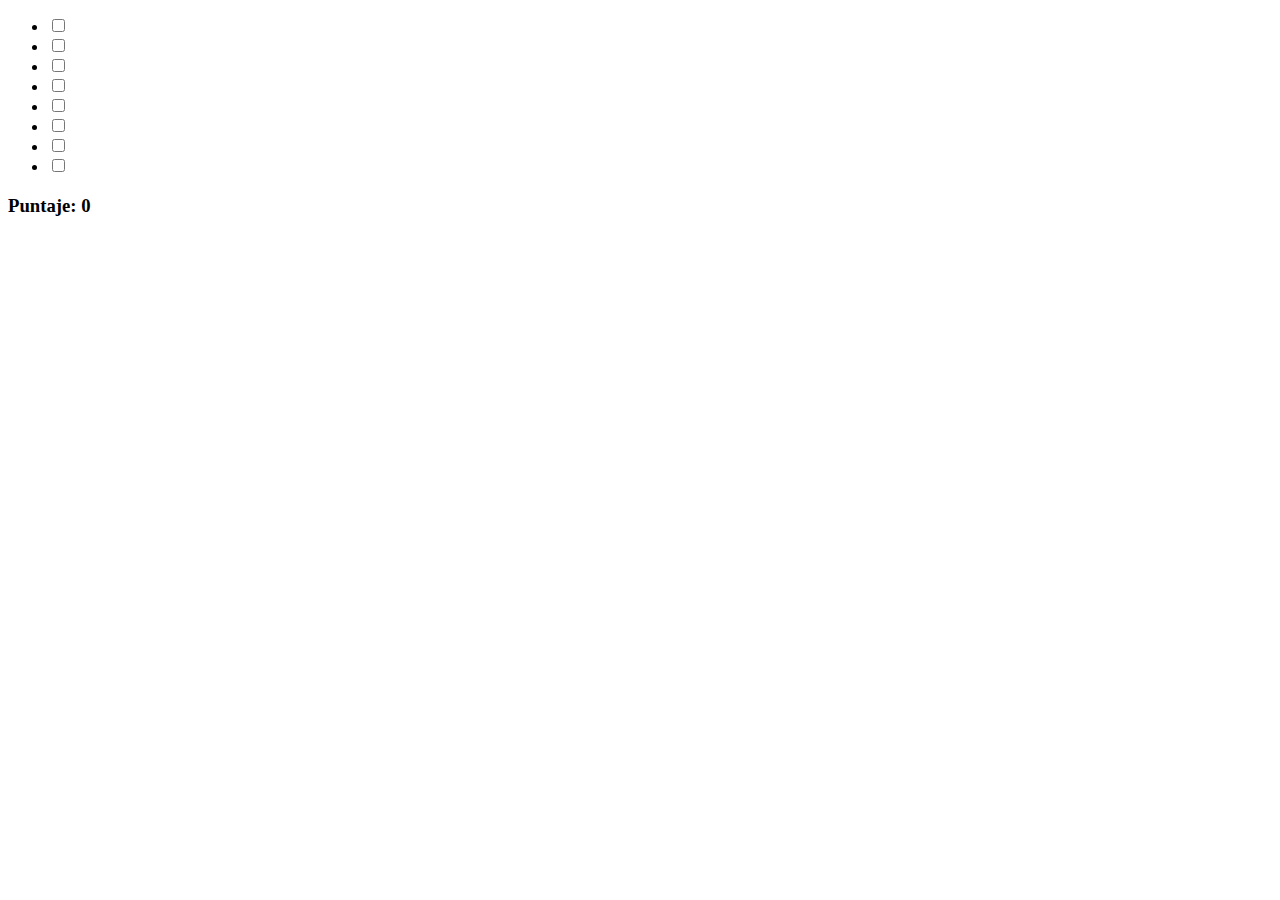
==== index.html @ f58326ad "Fin de clase 2 - Creado el contador del juego" ====
<!DOCTYPE html>
<html lang="en">
  <head>
    <meta charset="UTF-8">
    <meta http-equiv="X-UA-Compatible" content="IE=edge">
    <meta name="viewport" content="width=device-width, initial-scale=1.0">
    <title>Curso de animaciones con CSS | Animationlad</title>
    <link rel="stylesheet" href="css/styles.css">
  </head>
  <body>
    <ul> 
      <li>
        <input type="checkbox"> 
        <div class="shield"></div>
      </li>
      <li>
        <input type="checkbox"> 
        <div class="shield"></div>
      </li>
      <li>
        <input type="checkbox"> 
        <div class="shield"></div>
      </li>
      <li>
        <input type="checkbox"> 
        <div class="shield"></div>
      </li>
      <li>
        <input type="checkbox"> 
        <div class="shield"></div>
      </li>
      <li>
        <input type="checkbox"> 
        <div class="shield"></div>
      </li>
      <li>
        <input type="checkbox"> 
        <div class="shield"></div>
      </li>
      <li>
        <input type="checkbox"> 
        <div class="shield"></div>
      </li>
    </ul>
    <h3 class="score">Puntaje: </h3>
  </body>
</html>
---- css/styles.css ----
body {
  counter-reset: score-counter;
}

input:checked {
  counter-increment: score-counter;
}

.score::after {
  content: counter(score-counter);
}

/*# sourceMappingURL=styles.css.map */
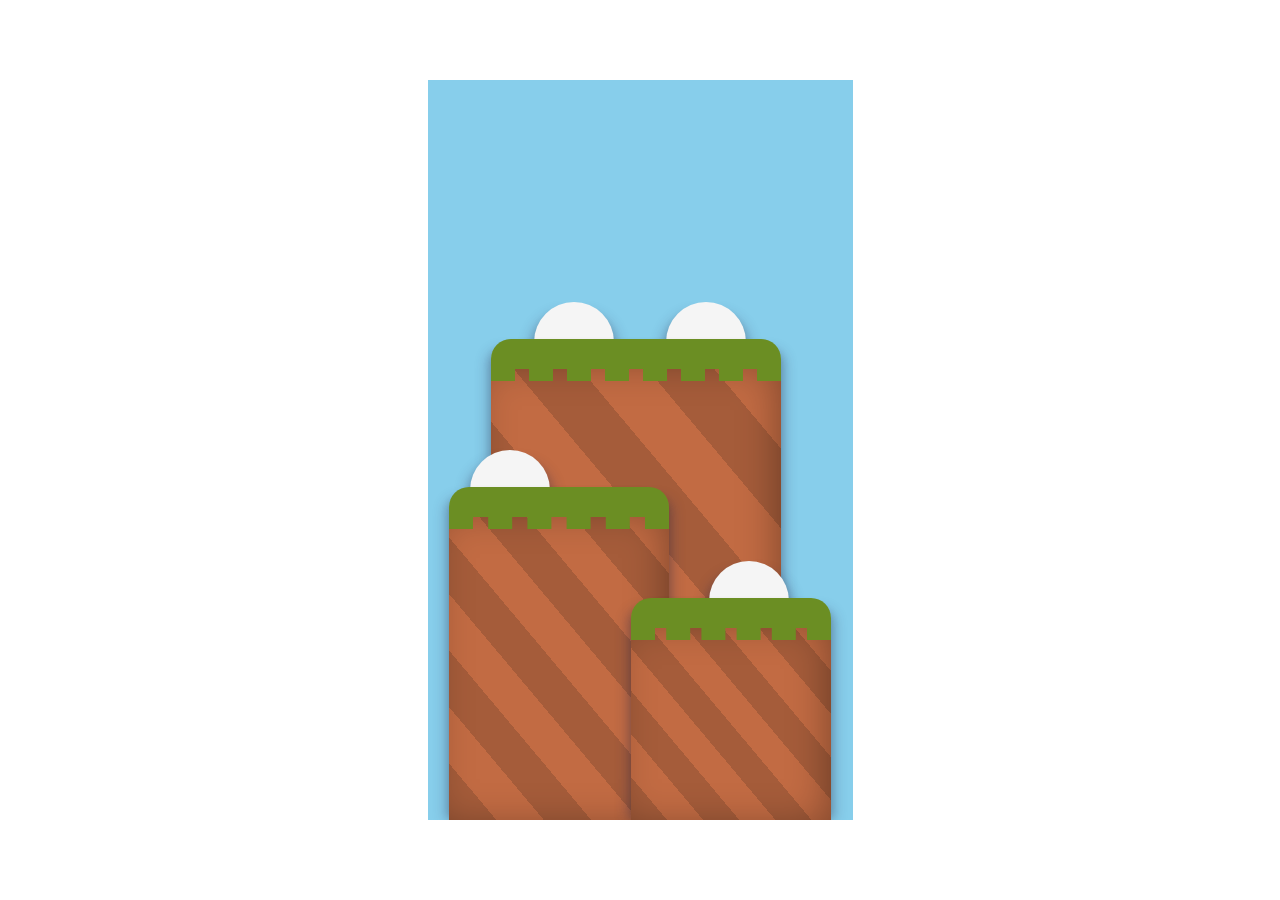
==== commit bcf71809: "Fin de clase - Terminado el maquetado" ====
--- a/index.html
+++ b/index.html
@@ -1,5 +1,5 @@
 <!DOCTYPE html>
-<html lang="en">
+<html lang="e">
   <head>
     <meta charset="UTF-8">
     <meta http-equiv="X-UA-Compatible" content="IE=edge">
@@ -8,40 +8,17 @@
     <link rel="stylesheet" href="css/styles.css">
   </head>
   <body>
-    <ul> 
-      <li>
-        <input type="checkbox"> 
-        <div class="shield"></div>
-      </li>
-      <li>
-        <input type="checkbox"> 
-        <div class="shield"></div>
-      </li>
-      <li>
-        <input type="checkbox"> 
-        <div class="shield"></div>
-      </li>
-      <li>
-        <input type="checkbox"> 
-        <div class="shield"></div>
-      </li>
-      <li>
-        <input type="checkbox"> 
-        <div class="shield"></div>
-      </li>
-      <li>
-        <input type="checkbox"> 
-        <div class="shield"></div>
-      </li>
-      <li>
-        <input type="checkbox"> 
-        <div class="shield"></div>
-      </li>
-      <li>
-        <input type="checkbox"> 
-        <div class="shield"></div>
-      </li>
-    </ul>
-    <h3 class="score">Puntaje: </h3>
+    <main class="container"> 
+      <div class="layer layer__1"></div>
+      <div class="layer layer__2"></div>
+      <div class="layer layer__3"></div>
+      <div class="layer layer__4"></div>
+      <div class="layer layer__5"></div>
+      <div class="layer layer__6"></div>
+      <div class="layer layer__7"></div>
+      <div class="layer layer__8"></div>
+      <div class="layer layer__9"></div>
+      <div class="layer layer__10"></div>
+    </main>
   </body>
 </html>--- a/css/styles.css
+++ b/css/styles.css
@@ -1,5 +1,8 @@
 body {
   counter-reset: score-counter;
+  height: 100vh;
+  display: grid;
+  place-items: center;
 }
 
 input:checked {
@@ -10,4 +13,136 @@
   content: counter(score-counter);
 }
 
+html {
+  min-width: 320px;
+}
+
+* {
+  margin: 0;
+  padding: 0;
+  box-sizing: border-box;
+}
+
+.container {
+  max-width: 425px;
+  width: 100%;
+  min-height: 480px;
+  height: 100vh;
+  max-height: 740px;
+  background-color: skyblue;
+  position: relative;
+  overflow: hidden;
+}
+
+.layer {
+  position: absolute;
+}
+.layer__1 {
+  z-index: 1;
+  left: 25%;
+  width: 80px;
+  height: 70%;
+  border-start-start-radius: 40px;
+  border-start-end-radius: 40px;
+  background-color: whitesmoke;
+  bottom: 0;
+  box-shadow: rgba(50, 50, 93, 0.25) 10px 5px 12px -5px, rgba(50, 50, 93, 0.25) -10px 5px 12px -5px, rgba(0, 0, 0, 0.3) 5px 5px 10px -7px, rgba(0, 0, 0, 0.3) -5px 5px 10px -7px;
+}
+.layer__2 {
+  z-index: 2;
+  right: 25%;
+  width: 80px;
+  height: 70%;
+  border-start-start-radius: 40px;
+  border-start-end-radius: 40px;
+  background-color: whitesmoke;
+  bottom: 0;
+  box-shadow: rgba(50, 50, 93, 0.25) 10px 5px 12px -5px, rgba(50, 50, 93, 0.25) -10px 5px 12px -5px, rgba(0, 0, 0, 0.3) 5px 5px 10px -7px, rgba(0, 0, 0, 0.3) -5px 5px 10px -7px;
+}
+.layer__3 {
+  z-index: 3;
+  left: 15%;
+  bottom: 0;
+  width: 290px;
+  height: 65%;
+  border-start-start-radius: 20px;
+  border-start-end-radius: 20px;
+  border-block-start: 30px solid olivedrab;
+  background-image: linear-gradient(50deg, #a55c3a 10%, #c26b43 10%, #c26b43 20%, #a55c3a 20%, #a55c3a 30%, #c26b43 30%, #c26b43 40%, #a55c3a 40%, #a55c3a 50%, #c26b43 50%, #c26b43 60%, #a55c3a 60%, #a55c3a 70%, #c26b43 70%, #c26b43 80%, #a55c3a 80%, #a55c3a 90%, #c26b43 90%);
+  box-shadow: rgba(50, 50, 93, 0.25) 10px 5px 12px -5px, rgba(50, 50, 93, 0.25) -10px 5px 12px -5px, rgba(0, 0, 0, 0.3) 5px 5px 10px -7px, rgba(0, 0, 0, 0.3) -5px 5px 10px -7px, rgba(0, 0, 0, 0.35) -10px 0px 40px -8px inset;
+}
+.layer__3::before {
+  content: "";
+  display: block;
+  width: 100%;
+  border-block-start: 12px dashed olivedrab;
+}
+.layer__4 {
+  z-index: 4;
+  left: 10%;
+  width: 80px;
+  height: 50%;
+  border-start-start-radius: 40px;
+  border-start-end-radius: 40px;
+  background-color: whitesmoke;
+  bottom: 0;
+  box-shadow: rgba(50, 50, 93, 0.25) 10px 5px 12px -5px, rgba(50, 50, 93, 0.25) -10px 5px 12px -5px, rgba(0, 0, 0, 0.3) 5px 5px 10px -7px, rgba(0, 0, 0, 0.3) -5px 5px 10px -7px;
+}
+.layer__5 {
+  z-index: 5;
+  left: 5%;
+  bottom: 0;
+  width: 220px;
+  height: 45%;
+  border-start-start-radius: 20px;
+  border-start-end-radius: 20px;
+  border-block-start: 30px solid olivedrab;
+  background-image: linear-gradient(50deg, #a55c3a 10%, #c26b43 10%, #c26b43 20%, #a55c3a 20%, #a55c3a 30%, #c26b43 30%, #c26b43 40%, #a55c3a 40%, #a55c3a 50%, #c26b43 50%, #c26b43 60%, #a55c3a 60%, #a55c3a 70%, #c26b43 70%, #c26b43 80%, #a55c3a 80%, #a55c3a 90%, #c26b43 90%);
+  box-shadow: rgba(50, 50, 93, 0.25) 10px 5px 12px -5px, rgba(50, 50, 93, 0.25) -10px 5px 12px -5px, rgba(0, 0, 0, 0.3) 5px 5px 10px -7px, rgba(0, 0, 0, 0.3) -5px 5px 10px -7px, rgba(0, 0, 0, 0.35) -10px 0px 40px -8px inset;
+}
+.layer__5::before {
+  content: "";
+  display: block;
+  width: 100%;
+  border-block-start: 12px dashed olivedrab;
+}
+.layer__6 {
+  z-index: 6;
+  right: 15%;
+  width: 80px;
+  height: 35%;
+  border-start-start-radius: 40px;
+  border-start-end-radius: 40px;
+  background-color: whitesmoke;
+  bottom: 0;
+  box-shadow: rgba(50, 50, 93, 0.25) 10px 5px 12px -5px, rgba(50, 50, 93, 0.25) -10px 5px 12px -5px, rgba(0, 0, 0, 0.3) 5px 5px 10px -7px, rgba(0, 0, 0, 0.3) -5px 5px 10px -7px;
+}
+.layer__7 {
+  z-index: 7;
+  right: 5%;
+  bottom: 0;
+  width: 200px;
+  height: 30%;
+  border-start-start-radius: 20px;
+  border-start-end-radius: 20px;
+  border-block-start: 30px solid olivedrab;
+  background-image: linear-gradient(50deg, #a55c3a 10%, #c26b43 10%, #c26b43 20%, #a55c3a 20%, #a55c3a 30%, #c26b43 30%, #c26b43 40%, #a55c3a 40%, #a55c3a 50%, #c26b43 50%, #c26b43 60%, #a55c3a 60%, #a55c3a 70%, #c26b43 70%, #c26b43 80%, #a55c3a 80%, #a55c3a 90%, #c26b43 90%);
+  box-shadow: rgba(50, 50, 93, 0.25) 10px 5px 12px -5px, rgba(50, 50, 93, 0.25) -10px 5px 12px -5px, rgba(0, 0, 0, 0.3) 5px 5px 10px -7px, rgba(0, 0, 0, 0.3) -5px 5px 10px -7px, rgba(0, 0, 0, 0.35) -10px 0px 40px -8px inset;
+}
+.layer__7::before {
+  content: "";
+  display: block;
+  width: 100%;
+  border-block-start: 12px dashed olivedrab;
+}
+.layer__8 {
+  z-index: 8;
+}
+.layer__9 {
+  z-index: 9;
+}
+.layer__10 {
+  z-index: 10;
+}
+
 /*# sourceMappingURL=styles.css.map */
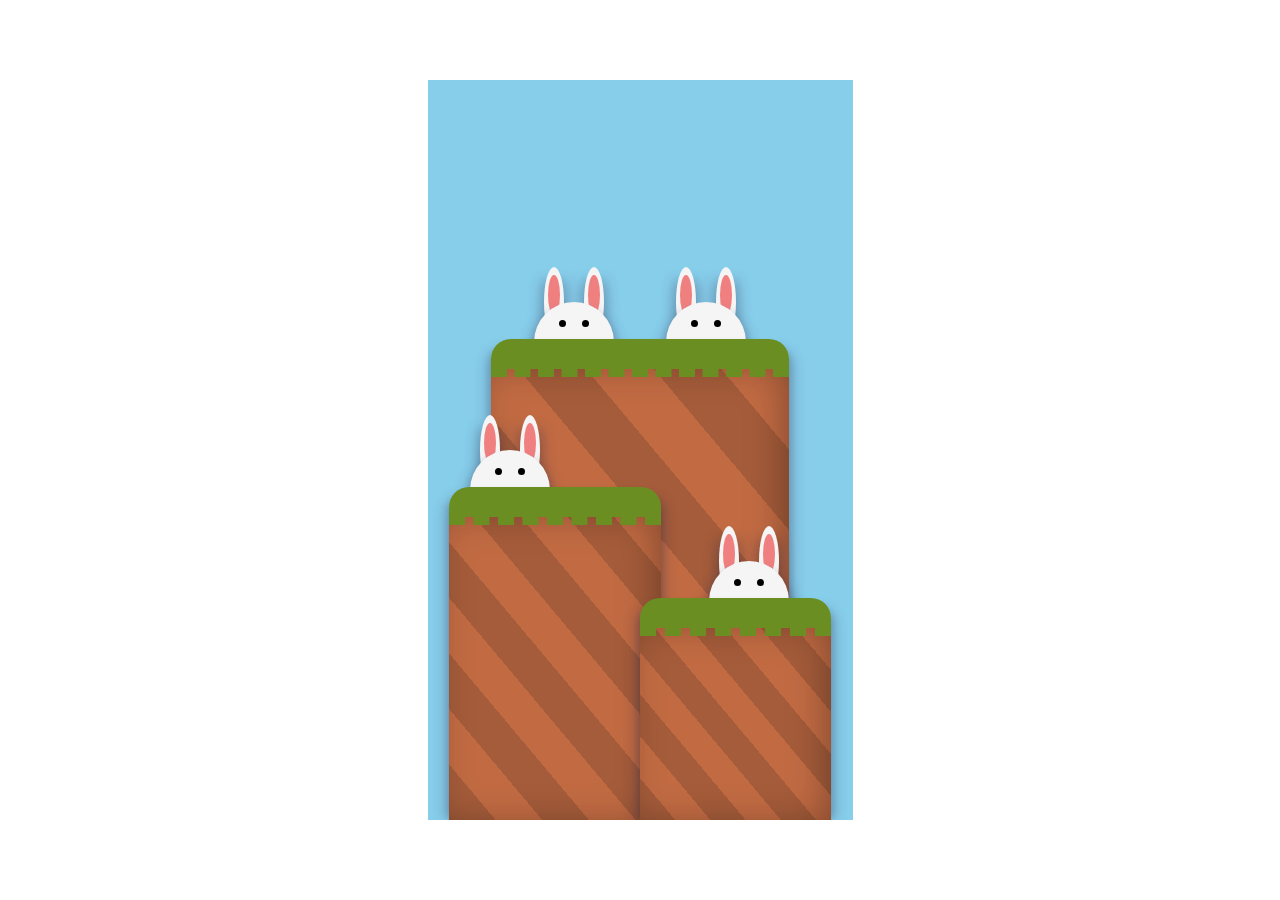
==== commit 02af4109: "Fin de clase 4 - Finalizados los estilos del escenario" ====
--- a/index.html
+++ b/index.html
@@ -9,13 +9,35 @@
   </head>
   <body>
     <main class="container"> 
-      <div class="layer layer__1"></div>
-      <div class="layer layer__2"></div>
-      <div class="layer layer__3"></div>
-      <div class="layer layer__4"></div>
-      <div class="layer layer__5"></div>
-      <div class="layer layer__6"></div>
-      <div class="layer layer__7"></div>
+      <div class="layer layer__1">
+        <div class="ear ear--left"></div>
+        <div class="ear ear--right"></div>
+        <div class="head"> </div>
+      </div>
+      <div class="layer layer__2">
+        <div class="ear ear--left"></div>
+        <div class="ear ear--right"></div>
+        <div class="head"> </div>
+      </div>
+      <div class="layer layer__3">
+        <div class="wall"></div>
+      </div>
+      <div class="layer layer__4">
+        <div class="ear ear--left"></div>
+        <div class="ear ear--right"></div>
+        <div class="head"> </div>
+      </div>
+      <div class="layer layer__5">
+        <div class="wall"></div>
+      </div>
+      <div class="layer layer__6">
+        <div class="ear ear--left"></div>
+        <div class="ear ear--right"></div>
+        <div class="head"> </div>
+      </div>
+      <div class="layer layer__7">
+        <div class="wall"></div>
+      </div>
       <div class="layer layer__8"></div>
       <div class="layer layer__9"></div>
       <div class="layer layer__10"></div>
--- a/css/styles.css
+++ b/css/styles.css
@@ -34,115 +34,137 @@
   overflow: hidden;
 }
 
-.layer {
+.ear {
+  width: 20px;
+  height: 70px;
+  border-radius: 80%;
+  background-color: whitesmoke;
   position: absolute;
+  top: -35px;
+  box-shadow: rgba(50, 50, 93, 0.25) 10px 5px 12px -5px, rgba(50, 50, 93, 0.25) -10px 5px 12px -5px, rgba(0, 0, 0, 0.3) 5px 5px 10px -7px, rgba(0, 0, 0, 0.3) -5px 5px 10px -7px;
 }
-.layer__1 {
-  z-index: 1;
-  left: 25%;
-  width: 80px;
-  height: 70%;
+.ear::before {
+  content: "";
+  width: 12px;
+  height: 40px;
+  border-radius: inherit;
+  background-color: lightcoral;
+  position: absolute;
+  top: 8px;
+  left: 4px;
+}
+.ear--left {
+  left: 10px;
+}
+.ear--right {
+  right: 10px;
+}
+
+.head {
+  width: 100%;
+  height: 80px;
+  background-color: whitesmoke;
   border-start-start-radius: 40px;
   border-start-end-radius: 40px;
-  background-color: whitesmoke;
-  bottom: 0;
+  position: absolute;
   box-shadow: rgba(50, 50, 93, 0.25) 10px 5px 12px -5px, rgba(50, 50, 93, 0.25) -10px 5px 12px -5px, rgba(0, 0, 0, 0.3) 5px 5px 10px -7px, rgba(0, 0, 0, 0.3) -5px 5px 10px -7px;
 }
-.layer__2 {
-  z-index: 2;
-  right: 25%;
-  width: 80px;
-  height: 70%;
-  border-start-start-radius: 40px;
-  border-start-end-radius: 40px;
-  background-color: whitesmoke;
-  bottom: 0;
-  box-shadow: rgba(50, 50, 93, 0.25) 10px 5px 12px -5px, rgba(50, 50, 93, 0.25) -10px 5px 12px -5px, rgba(0, 0, 0, 0.3) 5px 5px 10px -7px, rgba(0, 0, 0, 0.3) -5px 5px 10px -7px;
+.head::before {
+  content: "";
+  width: 7px;
+  height: 7px;
+  border-radius: 50%;
+  background-color: black;
+  position: absolute;
+  top: 18px;
+  left: 25px;
 }
-.layer__3 {
-  z-index: 3;
-  left: 15%;
-  bottom: 0;
-  width: 290px;
-  height: 65%;
+.head::after {
+  content: "";
+  width: 7px;
+  height: 7px;
+  border-radius: 50%;
+  background-color: black;
+  position: absolute;
+  top: 18px;
+  right: 25px;
+}
+
+.wall {
+  width: 100%;
+  height: 100%;
   border-start-start-radius: 20px;
   border-start-end-radius: 20px;
   border-block-start: 30px solid olivedrab;
   background-image: linear-gradient(50deg, #a55c3a 10%, #c26b43 10%, #c26b43 20%, #a55c3a 20%, #a55c3a 30%, #c26b43 30%, #c26b43 40%, #a55c3a 40%, #a55c3a 50%, #c26b43 50%, #c26b43 60%, #a55c3a 60%, #a55c3a 70%, #c26b43 70%, #c26b43 80%, #a55c3a 80%, #a55c3a 90%, #c26b43 90%);
   box-shadow: rgba(50, 50, 93, 0.25) 10px 5px 12px -5px, rgba(50, 50, 93, 0.25) -10px 5px 12px -5px, rgba(0, 0, 0, 0.3) 5px 5px 10px -7px, rgba(0, 0, 0, 0.3) -5px 5px 10px -7px, rgba(0, 0, 0, 0.35) -10px 0px 40px -8px inset;
 }
-.layer__3::before {
+.wall::before {
   content: "";
   display: block;
-  width: 100%;
-  border-block-start: 12px dashed olivedrab;
+  border-block-start: 8px dashed olivedrab;
+}
+
+.layer {
+  position: absolute;
+}
+.layer__1 {
+  z-index: 10;
+  left: 25%;
+  width: 80px;
+  height: 70%;
+  bottom: 0;
+}
+.layer__2 {
+  z-index: 20;
+  right: 25%;
+  width: 80px;
+  height: 70%;
+  bottom: 0;
+}
+.layer__3 {
+  z-index: 30;
+  left: 15%;
+  bottom: 0;
+  width: 70%;
+  height: 65%;
 }
 .layer__4 {
-  z-index: 4;
+  z-index: 40;
   left: 10%;
   width: 80px;
   height: 50%;
-  border-start-start-radius: 40px;
-  border-start-end-radius: 40px;
-  background-color: whitesmoke;
   bottom: 0;
-  box-shadow: rgba(50, 50, 93, 0.25) 10px 5px 12px -5px, rgba(50, 50, 93, 0.25) -10px 5px 12px -5px, rgba(0, 0, 0, 0.3) 5px 5px 10px -7px, rgba(0, 0, 0, 0.3) -5px 5px 10px -7px;
 }
 .layer__5 {
-  z-index: 5;
+  z-index: 50;
   left: 5%;
   bottom: 0;
-  width: 220px;
+  width: 50%;
   height: 45%;
-  border-start-start-radius: 20px;
-  border-start-end-radius: 20px;
-  border-block-start: 30px solid olivedrab;
-  background-image: linear-gradient(50deg, #a55c3a 10%, #c26b43 10%, #c26b43 20%, #a55c3a 20%, #a55c3a 30%, #c26b43 30%, #c26b43 40%, #a55c3a 40%, #a55c3a 50%, #c26b43 50%, #c26b43 60%, #a55c3a 60%, #a55c3a 70%, #c26b43 70%, #c26b43 80%, #a55c3a 80%, #a55c3a 90%, #c26b43 90%);
-  box-shadow: rgba(50, 50, 93, 0.25) 10px 5px 12px -5px, rgba(50, 50, 93, 0.25) -10px 5px 12px -5px, rgba(0, 0, 0, 0.3) 5px 5px 10px -7px, rgba(0, 0, 0, 0.3) -5px 5px 10px -7px, rgba(0, 0, 0, 0.35) -10px 0px 40px -8px inset;
-}
-.layer__5::before {
-  content: "";
-  display: block;
-  width: 100%;
-  border-block-start: 12px dashed olivedrab;
 }
 .layer__6 {
-  z-index: 6;
+  z-index: 60;
   right: 15%;
   width: 80px;
   height: 35%;
-  border-start-start-radius: 40px;
-  border-start-end-radius: 40px;
-  background-color: whitesmoke;
   bottom: 0;
-  box-shadow: rgba(50, 50, 93, 0.25) 10px 5px 12px -5px, rgba(50, 50, 93, 0.25) -10px 5px 12px -5px, rgba(0, 0, 0, 0.3) 5px 5px 10px -7px, rgba(0, 0, 0, 0.3) -5px 5px 10px -7px;
 }
 .layer__7 {
-  z-index: 7;
+  z-index: 70;
   right: 5%;
   bottom: 0;
-  width: 200px;
+  width: 45%;
   height: 30%;
-  border-start-start-radius: 20px;
-  border-start-end-radius: 20px;
-  border-block-start: 30px solid olivedrab;
-  background-image: linear-gradient(50deg, #a55c3a 10%, #c26b43 10%, #c26b43 20%, #a55c3a 20%, #a55c3a 30%, #c26b43 30%, #c26b43 40%, #a55c3a 40%, #a55c3a 50%, #c26b43 50%, #c26b43 60%, #a55c3a 60%, #a55c3a 70%, #c26b43 70%, #c26b43 80%, #a55c3a 80%, #a55c3a 90%, #c26b43 90%);
-  box-shadow: rgba(50, 50, 93, 0.25) 10px 5px 12px -5px, rgba(50, 50, 93, 0.25) -10px 5px 12px -5px, rgba(0, 0, 0, 0.3) 5px 5px 10px -7px, rgba(0, 0, 0, 0.3) -5px 5px 10px -7px, rgba(0, 0, 0, 0.35) -10px 0px 40px -8px inset;
-}
-.layer__7::before {
-  content: "";
-  display: block;
-  width: 100%;
-  border-block-start: 12px dashed olivedrab;
 }
 .layer__8 {
-  z-index: 8;
+  z-index: 80;
 }
 .layer__9 {
-  z-index: 9;
+  z-index: 90;
 }
 .layer__10 {
-  z-index: 10;
+  z-index: 100;
 }
 
 /*# sourceMappingURL=styles.css.map */
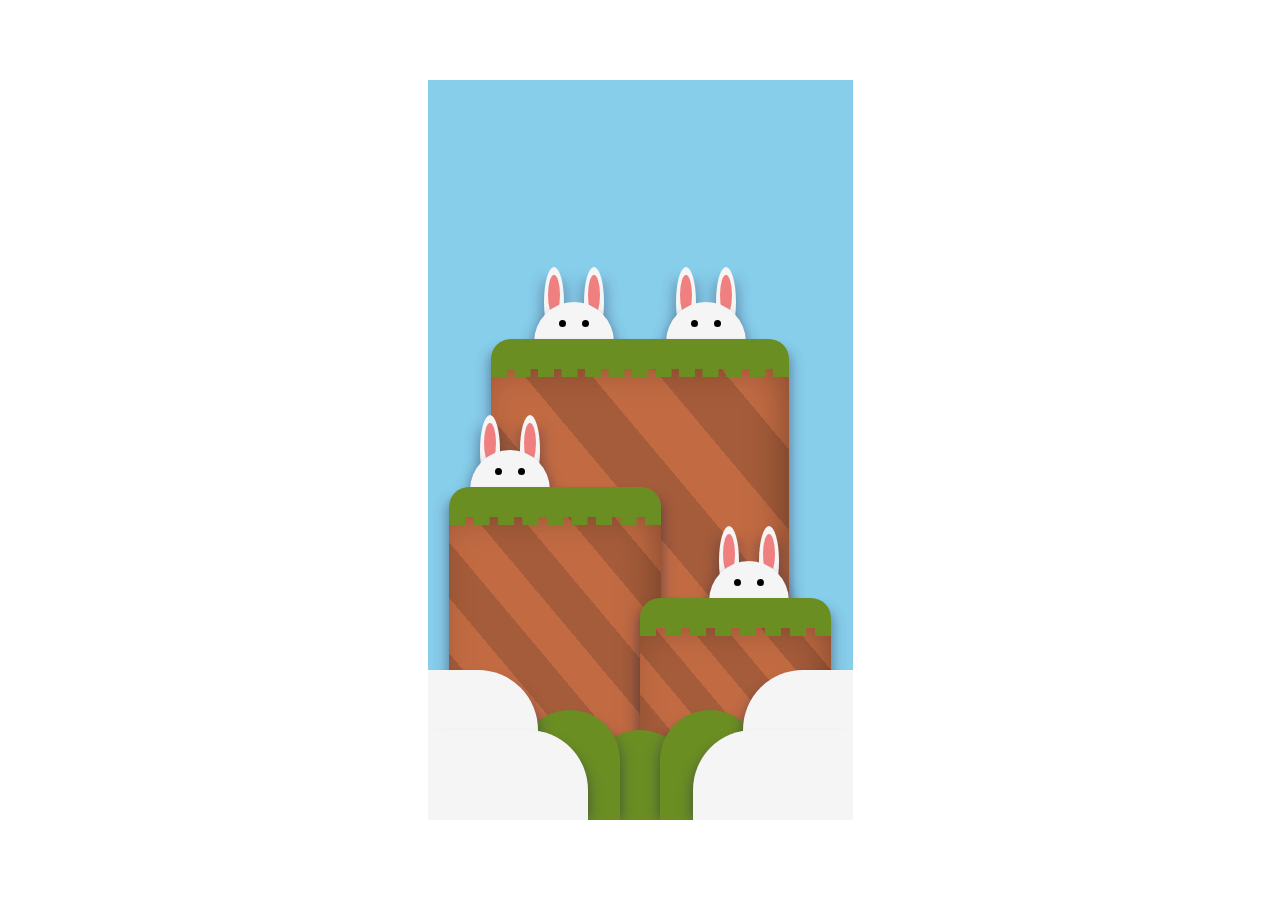
==== commit 8d78029d: "Finalizadas las decoraciones" ====
--- a/index.html
+++ b/index.html
@@ -12,12 +12,12 @@
       <div class="layer layer__1">
         <div class="ear ear--left"></div>
         <div class="ear ear--right"></div>
-        <div class="head"> </div>
+        <div class="head"></div>
       </div>
       <div class="layer layer__2">
         <div class="ear ear--left"></div>
         <div class="ear ear--right"></div>
-        <div class="head"> </div>
+        <div class="head"></div>
       </div>
       <div class="layer layer__3">
         <div class="wall"></div>
@@ -25,7 +25,7 @@
       <div class="layer layer__4">
         <div class="ear ear--left"></div>
         <div class="ear ear--right"></div>
-        <div class="head"> </div>
+        <div class="head"></div>
       </div>
       <div class="layer layer__5">
         <div class="wall"></div>
@@ -33,14 +33,20 @@
       <div class="layer layer__6">
         <div class="ear ear--left"></div>
         <div class="ear ear--right"></div>
-        <div class="head"> </div>
+        <div class="head"></div>
       </div>
       <div class="layer layer__7">
         <div class="wall"></div>
       </div>
-      <div class="layer layer__8"></div>
-      <div class="layer layer__9"></div>
-      <div class="layer layer__10"></div>
+      <div class="layer layer__8">
+        <div class="cloud cloud--left"></div>
+      </div>
+      <div class="layer layer__9">
+        <div class="grass"></div>
+      </div>
+      <div class="layer layer__10">
+        <div class="cloud cloud--right"></div>
+      </div>
     </main>
   </body>
 </html>--- a/css/styles.css
+++ b/css/styles.css
@@ -34,6 +34,66 @@
   overflow: hidden;
 }
 
+.layer {
+  position: absolute;
+  bottom: 0;
+}
+.layer__1 {
+  z-index: 10;
+  left: 25%;
+  width: 80px;
+  height: 70%;
+}
+.layer__2 {
+  z-index: 20;
+  right: 25%;
+  width: 80px;
+  height: 70%;
+}
+.layer__3 {
+  z-index: 30;
+  left: 15%;
+  width: 70%;
+  height: 65%;
+}
+.layer__4 {
+  z-index: 40;
+  left: 10%;
+  width: 80px;
+  height: 50%;
+}
+.layer__5 {
+  z-index: 50;
+  left: 5%;
+  width: 50%;
+  height: 45%;
+}
+.layer__6 {
+  z-index: 60;
+  right: 15%;
+  width: 80px;
+  height: 35%;
+}
+.layer__7 {
+  z-index: 70;
+  right: 5%;
+  width: 45%;
+  height: 30%;
+}
+.layer__8 {
+  z-index: 100;
+}
+.layer__9 {
+  z-index: 90;
+  width: 100%;
+  display: flex;
+  justify-content: center;
+}
+.layer__10 {
+  z-index: 100;
+  right: 0;
+}
+
 .ear {
   width: 20px;
   height: 70px;
@@ -105,66 +165,61 @@
   border-block-start: 8px dashed olivedrab;
 }
 
-.layer {
-  position: absolute;
-}
-.layer__1 {
-  z-index: 10;
-  left: 25%;
-  width: 80px;
-  height: 70%;
+.cloud {
+  width: 110px;
+  height: 150px;
+  background-color: whitesmoke;
+  box-shadow: rgba(50, 50, 93, 0.25) 10px 5px 12px -5px, rgba(50, 50, 93, 0.25) -10px 5px 12px -5px, rgba(0, 0, 0, 0.3) 5px 5px 10px -7px, rgba(0, 0, 0, 0.3) -5px 5px 10px -7px;
+}
+.cloud::before {
+  content: "";
+  width: 160px;
+  height: 90px;
+  background-color: inherit;
+  position: absolute;
   bottom: 0;
-}
-.layer__2 {
-  z-index: 20;
-  right: 25%;
-  width: 80px;
-  height: 70%;
-  bottom: 0;
-}
-.layer__3 {
-  z-index: 30;
-  left: 15%;
-  bottom: 0;
-  width: 70%;
-  height: 65%;
-}
-.layer__4 {
-  z-index: 40;
-  left: 10%;
-  width: 80px;
-  height: 50%;
-  bottom: 0;
-}
-.layer__5 {
-  z-index: 50;
-  left: 5%;
-  bottom: 0;
-  width: 50%;
-  height: 45%;
-}
-.layer__6 {
-  z-index: 60;
-  right: 15%;
-  width: 80px;
-  height: 35%;
-  bottom: 0;
-}
-.layer__7 {
-  z-index: 70;
-  right: 5%;
-  bottom: 0;
-  width: 45%;
-  height: 30%;
-}
-.layer__8 {
-  z-index: 80;
-}
-.layer__9 {
-  z-index: 90;
-}
-.layer__10 {
-  z-index: 100;
+  box-shadow: rgba(50, 50, 93, 0.25) 10px 5px 12px -5px, rgba(50, 50, 93, 0.25) -10px 5px 12px -5px, rgba(0, 0, 0, 0.3) 5px 5px 10px -7px, rgba(0, 0, 0, 0.3) -5px 5px 10px -7px;
+}
+.cloud--left {
+  border-start-end-radius: 60px;
+}
+.cloud--left::before {
+  border-start-end-radius: inherit;
+}
+.cloud--right {
+  border-start-start-radius: 60px;
+}
+.cloud--right::before {
+  border-start-start-radius: inherit;
+  right: 0;
+}
+
+.grass {
+  width: 100px;
+  height: 90px;
+  background-color: olivedrab;
+  border-radius: 50px 50px 0 0;
+  box-shadow: rgba(50, 50, 93, 0.25) 10px 5px 12px -5px, rgba(50, 50, 93, 0.25) -10px 5px 12px -5px, rgba(0, 0, 0, 0.3) 5px 5px 10px -7px, rgba(0, 0, 0, 0.3) -5px 5px 10px -7px;
+}
+.grass::before {
+  content: "";
+  display: block;
+  width: 100px;
+  height: 110px;
+  background-color: inherit;
+  border-radius: inherit;
+  transform: translate(-70px, -20px);
+  box-shadow: rgba(50, 50, 93, 0.25) 10px 5px 12px -5px, rgba(50, 50, 93, 0.25) -10px 5px 12px -5px, rgba(0, 0, 0, 0.3) 5px 5px 10px -7px, rgba(0, 0, 0, 0.3) -5px 5px 10px -7px;
+}
+.grass::after {
+  content: "";
+  display: block;
+  width: 100px;
+  height: 110px;
+  background-color: inherit;
+  border-radius: inherit;
+  transform: translate(70px, -130px);
+  box-shadow: rgba(50, 50, 93, 0.25) 10px 5px 12px -5px, rgba(50, 50, 93, 0.25) -10px 5px 12px -5px, rgba(0, 0, 0, 0.3) 5px 5px 10px -7px, rgba(0, 0, 0, 0.3) -5px 5px 10px -7px;
 }
 
 /*# sourceMappingURL=styles.css.map */
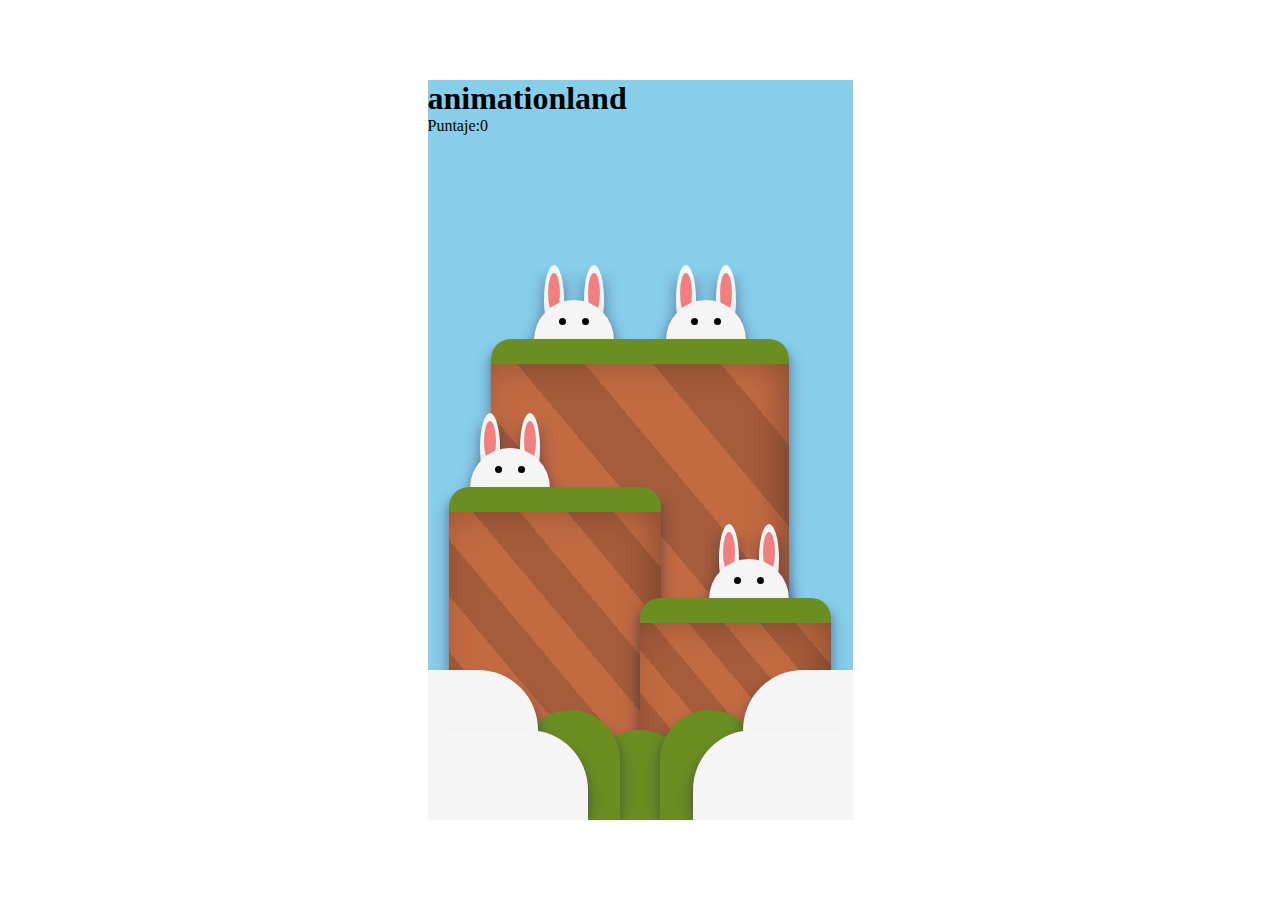
==== commit cf05b803: "Fin de clase 07 - Integrando 'score board'" ====
--- a/index.html
+++ b/index.html
@@ -1,5 +1,5 @@
 <!DOCTYPE html>
-<html lang="e">
+<html lang="es">
   <head>
     <meta charset="UTF-8">
     <meta http-equiv="X-UA-Compatible" content="IE=edge">
@@ -8,13 +8,19 @@
     <link rel="stylesheet" href="css/styles.css">
   </head>
   <body>
-    <main class="container"> 
+    <main class="container">
+      <header class="header"> 
+        <h1 class="header__title">animationland</h1>
+        <div class="score">Puntaje:</div>
+      </header>
       <div class="layer layer__1">
+        <input type="checkbox">
         <div class="ear ear--left"></div>
         <div class="ear ear--right"></div>
         <div class="head"></div>
       </div>
       <div class="layer layer__2">
+        <input type="checkbox">
         <div class="ear ear--left"></div>
         <div class="ear ear--right"></div>
         <div class="head"></div>
@@ -23,6 +29,7 @@
         <div class="wall"></div>
       </div>
       <div class="layer layer__4">
+        <input type="checkbox">
         <div class="ear ear--left"></div>
         <div class="ear ear--right"></div>
         <div class="head"></div>
@@ -31,6 +38,7 @@
         <div class="wall"></div>
       </div>
       <div class="layer layer__6">
+        <input type="checkbox">
         <div class="ear ear--left"></div>
         <div class="ear ear--right"></div>
         <div class="head"></div>
--- a/css/styles.css
+++ b/css/styles.css
@@ -1,26 +1,189 @@
+.ear {
+  width: 20px;
+  height: 70px;
+  border-radius: 80%;
+  background-color: whitesmoke;
+  position: absolute;
+  box-shadow: rgba(50, 50, 93, 0.25) 10px 5px 12px -5px, rgba(50, 50, 93, 0.25) -10px 5px 12px -5px, rgba(0, 0, 0, 0.3) 5px 5px 10px -7px, rgba(0, 0, 0, 0.3) -5px 5px 10px -7px;
+}
+.ear::before {
+  content: "";
+  width: 12px;
+  height: 40px;
+  border-radius: inherit;
+  background-color: lightcoral;
+  position: absolute;
+  top: 8px;
+  left: 4px;
+}
+.ear--left {
+  left: 10px;
+}
+.ear--right {
+  right: 10px;
+}
+
+.head {
+  width: 100%;
+  height: 80px;
+  background-color: whitesmoke;
+  border-start-start-radius: 40px;
+  border-start-end-radius: 40px;
+  position: absolute;
+  top: 35px;
+  box-shadow: rgba(50, 50, 93, 0.25) 10px 5px 12px -5px, rgba(50, 50, 93, 0.25) -10px 5px 12px -5px, rgba(0, 0, 0, 0.3) 5px 5px 10px -7px, rgba(0, 0, 0, 0.3) -5px 5px 10px -7px;
+}
+.head::before {
+  content: "";
+  width: 7px;
+  height: 7px;
+  border-radius: 50%;
+  background-color: black;
+  position: absolute;
+  top: 18px;
+  animation-name: blink;
+  animation-duration: 1.3s;
+  animation-iteration-count: infinite;
+  left: 25px;
+}
+.head::after {
+  content: "";
+  width: 7px;
+  height: 7px;
+  border-radius: 50%;
+  background-color: black;
+  position: absolute;
+  top: 18px;
+  animation-name: blink;
+  animation-duration: 1.3s;
+  animation-iteration-count: infinite;
+  right: 25px;
+}
+
+.wall {
+  width: 100%;
+  height: 100%;
+  border-start-start-radius: 20px;
+  border-start-end-radius: 20px;
+  border-block-start: 25px solid olivedrab;
+  background-image: linear-gradient(50deg, #a55c3a 10%, #c26b43 10%, #c26b43 20%, #a55c3a 20%, #a55c3a 30%, #c26b43 30%, #c26b43 40%, #a55c3a 40%, #a55c3a 50%, #c26b43 50%, #c26b43 60%, #a55c3a 60%, #a55c3a 70%, #c26b43 70%, #c26b43 80%, #a55c3a 80%, #a55c3a 90%, #c26b43 90%);
+  box-shadow: rgba(50, 50, 93, 0.25) 10px 5px 12px -5px, rgba(50, 50, 93, 0.25) -10px 5px 12px -5px, rgba(0, 0, 0, 0.3) 5px 5px 10px -7px, rgba(0, 0, 0, 0.3) -5px 5px 10px -7px, rgba(0, 0, 0, 0.35) -10px 0px 40px -8px inset;
+}
+
+.cloud {
+  width: 110px;
+  height: 150px;
+  background-color: whitesmoke;
+  box-shadow: rgba(50, 50, 93, 0.25) 10px 5px 12px -5px, rgba(50, 50, 93, 0.25) -10px 5px 12px -5px, rgba(0, 0, 0, 0.3) 5px 5px 10px -7px, rgba(0, 0, 0, 0.3) -5px 5px 10px -7px;
+}
+.cloud::before {
+  content: "";
+  width: 160px;
+  height: 90px;
+  background-color: inherit;
+  position: absolute;
+  bottom: 0;
+  box-shadow: rgba(50, 50, 93, 0.25) 10px 5px 12px -5px, rgba(50, 50, 93, 0.25) -10px 5px 12px -5px, rgba(0, 0, 0, 0.3) 5px 5px 10px -7px, rgba(0, 0, 0, 0.3) -5px 5px 10px -7px;
+}
+.cloud--left {
+  border-start-end-radius: 60px;
+}
+.cloud--left::before {
+  border-start-end-radius: inherit;
+}
+.cloud--right {
+  border-start-start-radius: 60px;
+}
+.cloud--right::before {
+  border-start-start-radius: inherit;
+  right: 0;
+}
+
+.grass {
+  width: 100px;
+  height: 90px;
+  background-color: olivedrab;
+  border-radius: 50px 50px 0 0;
+  box-shadow: rgba(50, 50, 93, 0.25) 10px 5px 12px -5px, rgba(50, 50, 93, 0.25) -10px 5px 12px -5px, rgba(0, 0, 0, 0.3) 5px 5px 10px -7px, rgba(0, 0, 0, 0.3) -5px 5px 10px -7px;
+}
+.grass::before {
+  content: "";
+  display: block;
+  width: 100px;
+  height: 110px;
+  background-color: inherit;
+  border-radius: inherit;
+  transform: translate(-70px, -20px);
+  box-shadow: rgba(50, 50, 93, 0.25) 10px 5px 12px -5px, rgba(50, 50, 93, 0.25) -10px 5px 12px -5px, rgba(0, 0, 0, 0.3) 5px 5px 10px -7px, rgba(0, 0, 0, 0.3) -5px 5px 10px -7px;
+}
+.grass::after {
+  content: "";
+  display: block;
+  width: 100px;
+  height: 110px;
+  background-color: inherit;
+  border-radius: inherit;
+  transform: translate(70px, -130px);
+  box-shadow: rgba(50, 50, 93, 0.25) 10px 5px 12px -5px, rgba(50, 50, 93, 0.25) -10px 5px 12px -5px, rgba(0, 0, 0, 0.3) 5px 5px 10px -7px, rgba(0, 0, 0, 0.3) -5px 5px 10px -7px;
+}
+
+@keyframes blink {
+  10% {
+    transform: scaleY(1);
+  }
+  30% {
+    transform: scaleY(0.2);
+  }
+  40% {
+    transform: scaleY(1);
+  }
+}
+@keyframes rabbit-animation {
+  0% {
+    transform: translateY(-10px);
+  }
+  30% {
+    transform: translateY(80px);
+  }
+  100% {
+    transform: translateY(-10px);
+  }
+}
 body {
   counter-reset: score-counter;
-  height: 100vh;
-  display: grid;
-  place-items: center;
 }
 
 input:checked {
   counter-increment: score-counter;
 }
 
+input {
+  appearance: none;
+  cursor: pointer;
+  z-index: 10;
+  position: absolute;
+  width: 100%;
+  height: 80px;
+}
+
 .score::after {
   content: counter(score-counter);
-}
-
-html {
-  min-width: 320px;
 }
 
 * {
   margin: 0;
   padding: 0;
   box-sizing: border-box;
+}
+
+html {
+  min-width: 320px;
+}
+
+body {
+  height: 100vh;
+  display: grid;
+  place-items: center;
 }
 
 .container {
@@ -42,13 +205,19 @@
   z-index: 10;
   left: 25%;
   width: 80px;
-  height: 70%;
+  height: 75%;
+  animation-duration: 0.9s;
+  animation-timing-function: cubic-bezier(0.3, -0.34, 0.47, 0.65);
+  animation-iteration-count: infinite;
 }
 .layer__2 {
   z-index: 20;
   right: 25%;
   width: 80px;
-  height: 70%;
+  height: 75%;
+  animation-duration: 1.2s;
+  animation-timing-function: cubic-bezier(0.3, -0.34, 0.47, 0.65);
+  animation-iteration-count: infinite;
 }
 .layer__3 {
   z-index: 30;
@@ -60,7 +229,10 @@
   z-index: 40;
   left: 10%;
   width: 80px;
-  height: 50%;
+  height: 55%;
+  animation-duration: 1.1s;
+  animation-timing-function: cubic-bezier(0.3, -0.34, 0.47, 0.65);
+  animation-iteration-count: infinite;
 }
 .layer__5 {
   z-index: 50;
@@ -72,7 +244,10 @@
   z-index: 60;
   right: 15%;
   width: 80px;
-  height: 35%;
+  height: 40%;
+  animation-duration: 1s;
+  animation-timing-function: cubic-bezier(0.3, -0.34, 0.47, 0.65);
+  animation-iteration-count: infinite;
 }
 .layer__7 {
   z-index: 70;
@@ -94,132 +269,4 @@
   right: 0;
 }
 
-.ear {
-  width: 20px;
-  height: 70px;
-  border-radius: 80%;
-  background-color: whitesmoke;
-  position: absolute;
-  top: -35px;
-  box-shadow: rgba(50, 50, 93, 0.25) 10px 5px 12px -5px, rgba(50, 50, 93, 0.25) -10px 5px 12px -5px, rgba(0, 0, 0, 0.3) 5px 5px 10px -7px, rgba(0, 0, 0, 0.3) -5px 5px 10px -7px;
-}
-.ear::before {
-  content: "";
-  width: 12px;
-  height: 40px;
-  border-radius: inherit;
-  background-color: lightcoral;
-  position: absolute;
-  top: 8px;
-  left: 4px;
-}
-.ear--left {
-  left: 10px;
-}
-.ear--right {
-  right: 10px;
-}
-
-.head {
-  width: 100%;
-  height: 80px;
-  background-color: whitesmoke;
-  border-start-start-radius: 40px;
-  border-start-end-radius: 40px;
-  position: absolute;
-  box-shadow: rgba(50, 50, 93, 0.25) 10px 5px 12px -5px, rgba(50, 50, 93, 0.25) -10px 5px 12px -5px, rgba(0, 0, 0, 0.3) 5px 5px 10px -7px, rgba(0, 0, 0, 0.3) -5px 5px 10px -7px;
-}
-.head::before {
-  content: "";
-  width: 7px;
-  height: 7px;
-  border-radius: 50%;
-  background-color: black;
-  position: absolute;
-  top: 18px;
-  left: 25px;
-}
-.head::after {
-  content: "";
-  width: 7px;
-  height: 7px;
-  border-radius: 50%;
-  background-color: black;
-  position: absolute;
-  top: 18px;
-  right: 25px;
-}
-
-.wall {
-  width: 100%;
-  height: 100%;
-  border-start-start-radius: 20px;
-  border-start-end-radius: 20px;
-  border-block-start: 30px solid olivedrab;
-  background-image: linear-gradient(50deg, #a55c3a 10%, #c26b43 10%, #c26b43 20%, #a55c3a 20%, #a55c3a 30%, #c26b43 30%, #c26b43 40%, #a55c3a 40%, #a55c3a 50%, #c26b43 50%, #c26b43 60%, #a55c3a 60%, #a55c3a 70%, #c26b43 70%, #c26b43 80%, #a55c3a 80%, #a55c3a 90%, #c26b43 90%);
-  box-shadow: rgba(50, 50, 93, 0.25) 10px 5px 12px -5px, rgba(50, 50, 93, 0.25) -10px 5px 12px -5px, rgba(0, 0, 0, 0.3) 5px 5px 10px -7px, rgba(0, 0, 0, 0.3) -5px 5px 10px -7px, rgba(0, 0, 0, 0.35) -10px 0px 40px -8px inset;
-}
-.wall::before {
-  content: "";
-  display: block;
-  border-block-start: 8px dashed olivedrab;
-}
-
-.cloud {
-  width: 110px;
-  height: 150px;
-  background-color: whitesmoke;
-  box-shadow: rgba(50, 50, 93, 0.25) 10px 5px 12px -5px, rgba(50, 50, 93, 0.25) -10px 5px 12px -5px, rgba(0, 0, 0, 0.3) 5px 5px 10px -7px, rgba(0, 0, 0, 0.3) -5px 5px 10px -7px;
-}
-.cloud::before {
-  content: "";
-  width: 160px;
-  height: 90px;
-  background-color: inherit;
-  position: absolute;
-  bottom: 0;
-  box-shadow: rgba(50, 50, 93, 0.25) 10px 5px 12px -5px, rgba(50, 50, 93, 0.25) -10px 5px 12px -5px, rgba(0, 0, 0, 0.3) 5px 5px 10px -7px, rgba(0, 0, 0, 0.3) -5px 5px 10px -7px;
-}
-.cloud--left {
-  border-start-end-radius: 60px;
-}
-.cloud--left::before {
-  border-start-end-radius: inherit;
-}
-.cloud--right {
-  border-start-start-radius: 60px;
-}
-.cloud--right::before {
-  border-start-start-radius: inherit;
-  right: 0;
-}
-
-.grass {
-  width: 100px;
-  height: 90px;
-  background-color: olivedrab;
-  border-radius: 50px 50px 0 0;
-  box-shadow: rgba(50, 50, 93, 0.25) 10px 5px 12px -5px, rgba(50, 50, 93, 0.25) -10px 5px 12px -5px, rgba(0, 0, 0, 0.3) 5px 5px 10px -7px, rgba(0, 0, 0, 0.3) -5px 5px 10px -7px;
-}
-.grass::before {
-  content: "";
-  display: block;
-  width: 100px;
-  height: 110px;
-  background-color: inherit;
-  border-radius: inherit;
-  transform: translate(-70px, -20px);
-  box-shadow: rgba(50, 50, 93, 0.25) 10px 5px 12px -5px, rgba(50, 50, 93, 0.25) -10px 5px 12px -5px, rgba(0, 0, 0, 0.3) 5px 5px 10px -7px, rgba(0, 0, 0, 0.3) -5px 5px 10px -7px;
-}
-.grass::after {
-  content: "";
-  display: block;
-  width: 100px;
-  height: 110px;
-  background-color: inherit;
-  border-radius: inherit;
-  transform: translate(70px, -130px);
-  box-shadow: rgba(50, 50, 93, 0.25) 10px 5px 12px -5px, rgba(50, 50, 93, 0.25) -10px 5px 12px -5px, rgba(0, 0, 0, 0.3) 5px 5px 10px -7px, rgba(0, 0, 0, 0.3) -5px 5px 10px -7px;
-}
-
 /*# sourceMappingURL=styles.css.map */
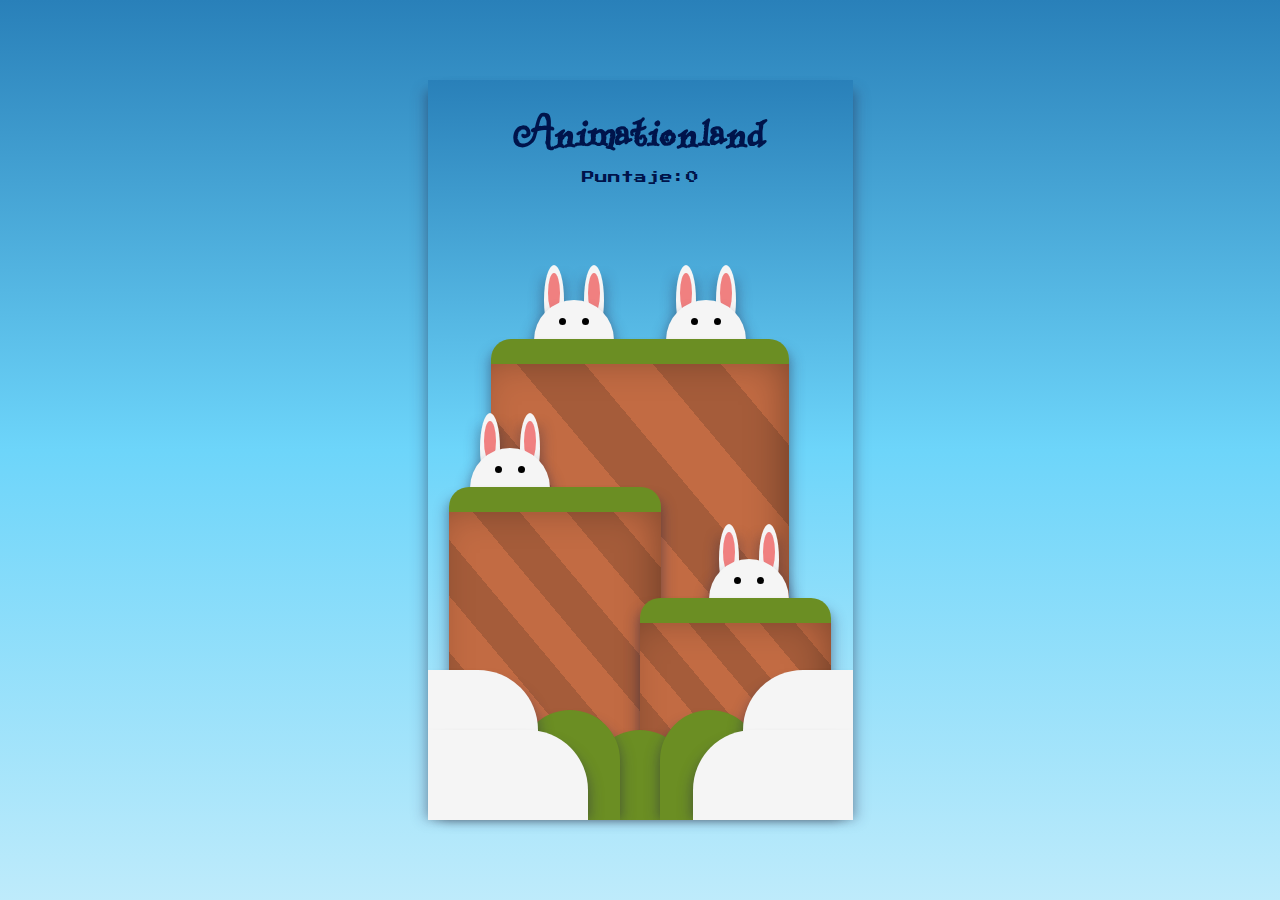
==== commit 63a548b3: "Finalizado el proyecto" ====
--- a/index.html
+++ b/index.html
@@ -9,10 +9,7 @@
   </head>
   <body>
     <main class="container">
-      <header class="header"> 
-        <h1 class="header__title">animationland</h1>
-        <div class="score">Puntaje:</div>
-      </header>
+      <h1 class="title">Animationland</h1>
       <div class="layer layer__1">
         <input type="checkbox">
         <div class="ear ear--left"></div>
@@ -55,6 +52,7 @@
       <div class="layer layer__10">
         <div class="cloud cloud--right"></div>
       </div>
+      <p class="score">Puntaje:</p>
     </main>
   </body>
 </html>--- a/css/styles.css
+++ b/css/styles.css
@@ -1,3 +1,4 @@
+@import url("https://fonts.googleapis.com/css2?family=Are+You+Serious&family=Press+Start+2P&display=swap");
 .ear {
   width: 20px;
   height: 70px;
@@ -90,6 +91,7 @@
 }
 .cloud--left::before {
   border-start-end-radius: inherit;
+  left: 0;
 }
 .cloud--right {
   border-start-start-radius: 60px;
@@ -184,6 +186,9 @@
   height: 100vh;
   display: grid;
   place-items: center;
+  text-align: center;
+  color: #00144b;
+  background: linear-gradient(to bottom, #2980b9, #6dd5fa, #beebfb);
 }
 
 .container {
@@ -192,9 +197,22 @@
   min-height: 480px;
   height: 100vh;
   max-height: 740px;
-  background-color: skyblue;
+  background: linear-gradient(to bottom, #2980b9, #6dd5fa, #beebfb);
   position: relative;
   overflow: hidden;
+  box-shadow: rgba(50, 50, 93, 0.25) 10px 5px 12px -5px, rgba(50, 50, 93, 0.25) -10px 5px 12px -5px, rgba(0, 0, 0, 0.3) 5px 5px 10px -7px, rgba(0, 0, 0, 0.3) -5px 5px 10px -7px;
+}
+
+.title {
+  font-family: "Are You Serious", cursive;
+  font-size: 3.2rem;
+  margin-block-start: 20px;
+}
+
+.score {
+  font-family: "Press Start 2P", cursive;
+  margin-block-start: 10px;
+  font-size: 0.8rem;
 }
 
 .layer {
@@ -206,6 +224,7 @@
   left: 25%;
   width: 80px;
   height: 75%;
+  animation-name: rabbit-animation;
   animation-duration: 0.9s;
   animation-timing-function: cubic-bezier(0.3, -0.34, 0.47, 0.65);
   animation-iteration-count: infinite;
@@ -215,6 +234,7 @@
   right: 25%;
   width: 80px;
   height: 75%;
+  animation-name: rabbit-animation;
   animation-duration: 1.2s;
   animation-timing-function: cubic-bezier(0.3, -0.34, 0.47, 0.65);
   animation-iteration-count: infinite;
@@ -230,6 +250,7 @@
   left: 10%;
   width: 80px;
   height: 55%;
+  animation-name: rabbit-animation;
   animation-duration: 1.1s;
   animation-timing-function: cubic-bezier(0.3, -0.34, 0.47, 0.65);
   animation-iteration-count: infinite;
@@ -245,6 +266,7 @@
   right: 15%;
   width: 80px;
   height: 40%;
+  animation-name: rabbit-animation;
   animation-duration: 1s;
   animation-timing-function: cubic-bezier(0.3, -0.34, 0.47, 0.65);
   animation-iteration-count: infinite;
